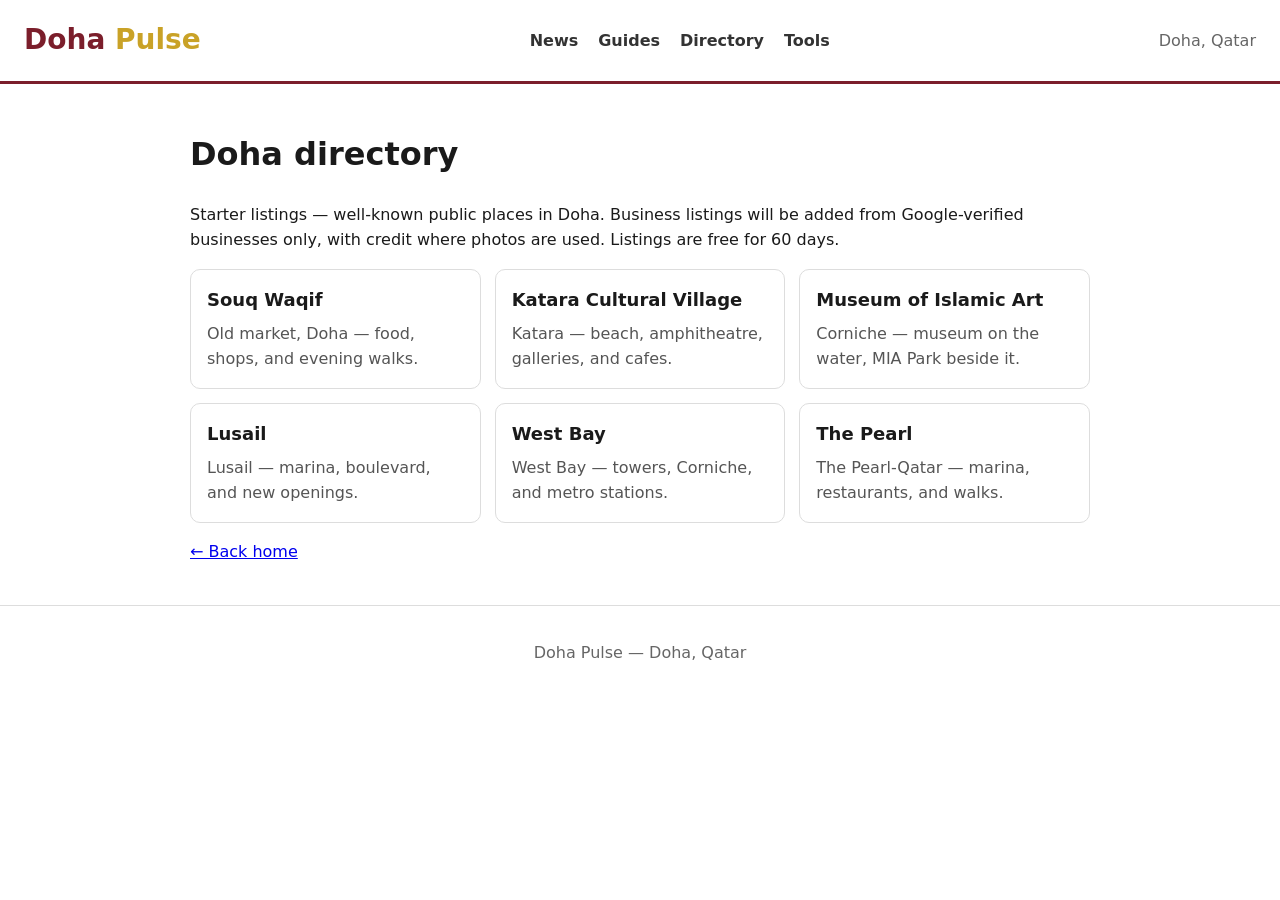
==== directory.html @ 34203d0a "Doha Pulse v1 — simple static site" ====
<!doctype html><html lang="en"><head><meta charset="utf-8"><meta name="viewport" content="width=device-width,initial-scale=1">
<title>Doha Directory — Doha Pulse</title><meta name="description" content="Doha directory: places, areas, and businesses in Doha, Qatar.">
<link rel="stylesheet" href="/style.css"></head><body>
<header><a class="brand" href="/">Doha <span>Pulse</span></a><nav><a href="/news.html">News</a><a href="/guides.html">Guides</a><a href="/directory.html">Directory</a><a href="/tools.html">Tools</a></nav><p class="based">Doha, Qatar</p></header>
<main><h1>Doha directory</h1>
<p>Starter listings — well-known public places in Doha. Business listings will be added from Google-verified businesses only, with credit where photos are used. Listings are free for 60 days.</p>
<div class="cards">
<div class="card"><b>Souq Waqif</b><span>Old market, Doha — food, shops, and evening walks.</span></div>
<div class="card"><b>Katara Cultural Village</b><span>Katara — beach, amphitheatre, galleries, and cafes.</span></div>
<div class="card"><b>Museum of Islamic Art</b><span>Corniche — museum on the water, MIA Park beside it.</span></div>
<div class="card"><b>Lusail</b><span>Lusail — marina, boulevard, and new openings.</span></div>
<div class="card"><b>West Bay</b><span>West Bay — towers, Corniche, and metro stations.</span></div>
<div class="card"><b>The Pearl</b><span>The Pearl-Qatar — marina, restaurants, and walks.</span></div>
</div>
<p><a href="/">← Back home</a></p></main>
<footer><p>Doha Pulse — Doha, Qatar</p></footer></body></html>
---- style.css ----
body{font-family:system-ui,-apple-system,Segoe UI,Roboto,Arial,sans-serif;margin:0;color:#1a1a1a;background:#fff;line-height:1.6}
header{display:flex;flex-wrap:wrap;gap:16px;align-items:center;justify-content:space-between;padding:18px 24px;border-bottom:3px solid #7b1e2b}
.brand{font-size:28px;font-weight:800;color:#7b1e2b;text-decoration:none}.brand span{color:#c9a227}
nav a{margin:0 10px;color:#333;text-decoration:none;font-weight:600}nav a:hover{color:#7b1e2b}
.based{color:#666;margin:0}
main{max-width:900px;margin:0 auto;padding:24px}
.hero{background:#fdf6e3;border:1px solid #e8d9a0;border-radius:12px;padding:28px;margin-bottom:28px}
.hero h1{margin:0 0 8px;font-size:36px;line-height:1.2}
.btn{display:inline-block;background:#7b1e2b;color:#fff;padding:10px 16px;border-radius:8px;text-decoration:none;font-weight:700;margin-right:8px}
.btn.ghost{background:#fff;color:#7b1e2b;border:2px solid #7b1e2b}
h2{margin-top:32px}
.cards{display:grid;grid-template-columns:repeat(auto-fit,minmax(220px,1fr));gap:14px}
.card{border:1px solid #ddd;border-radius:10px;padding:16px;text-decoration:none;color:#1a1a1a;display:block}
.card:hover{border-color:#7b1e2b}.card b{display:block;font-size:18px;margin-bottom:6px}.card span{color:#555}
.note{background:#f6f6f6;border-radius:10px;padding:18px;margin-top:28px}
footer{border-top:1px solid #ddd;padding:18px 24px;color:#666;text-align:center}
footer a{color:#7b1e2b}
input,select{padding:10px;font-size:16px;margin:6px 4px 6px 0;border:1px solid #ccc;border-radius:6px}
label{font-weight:600}
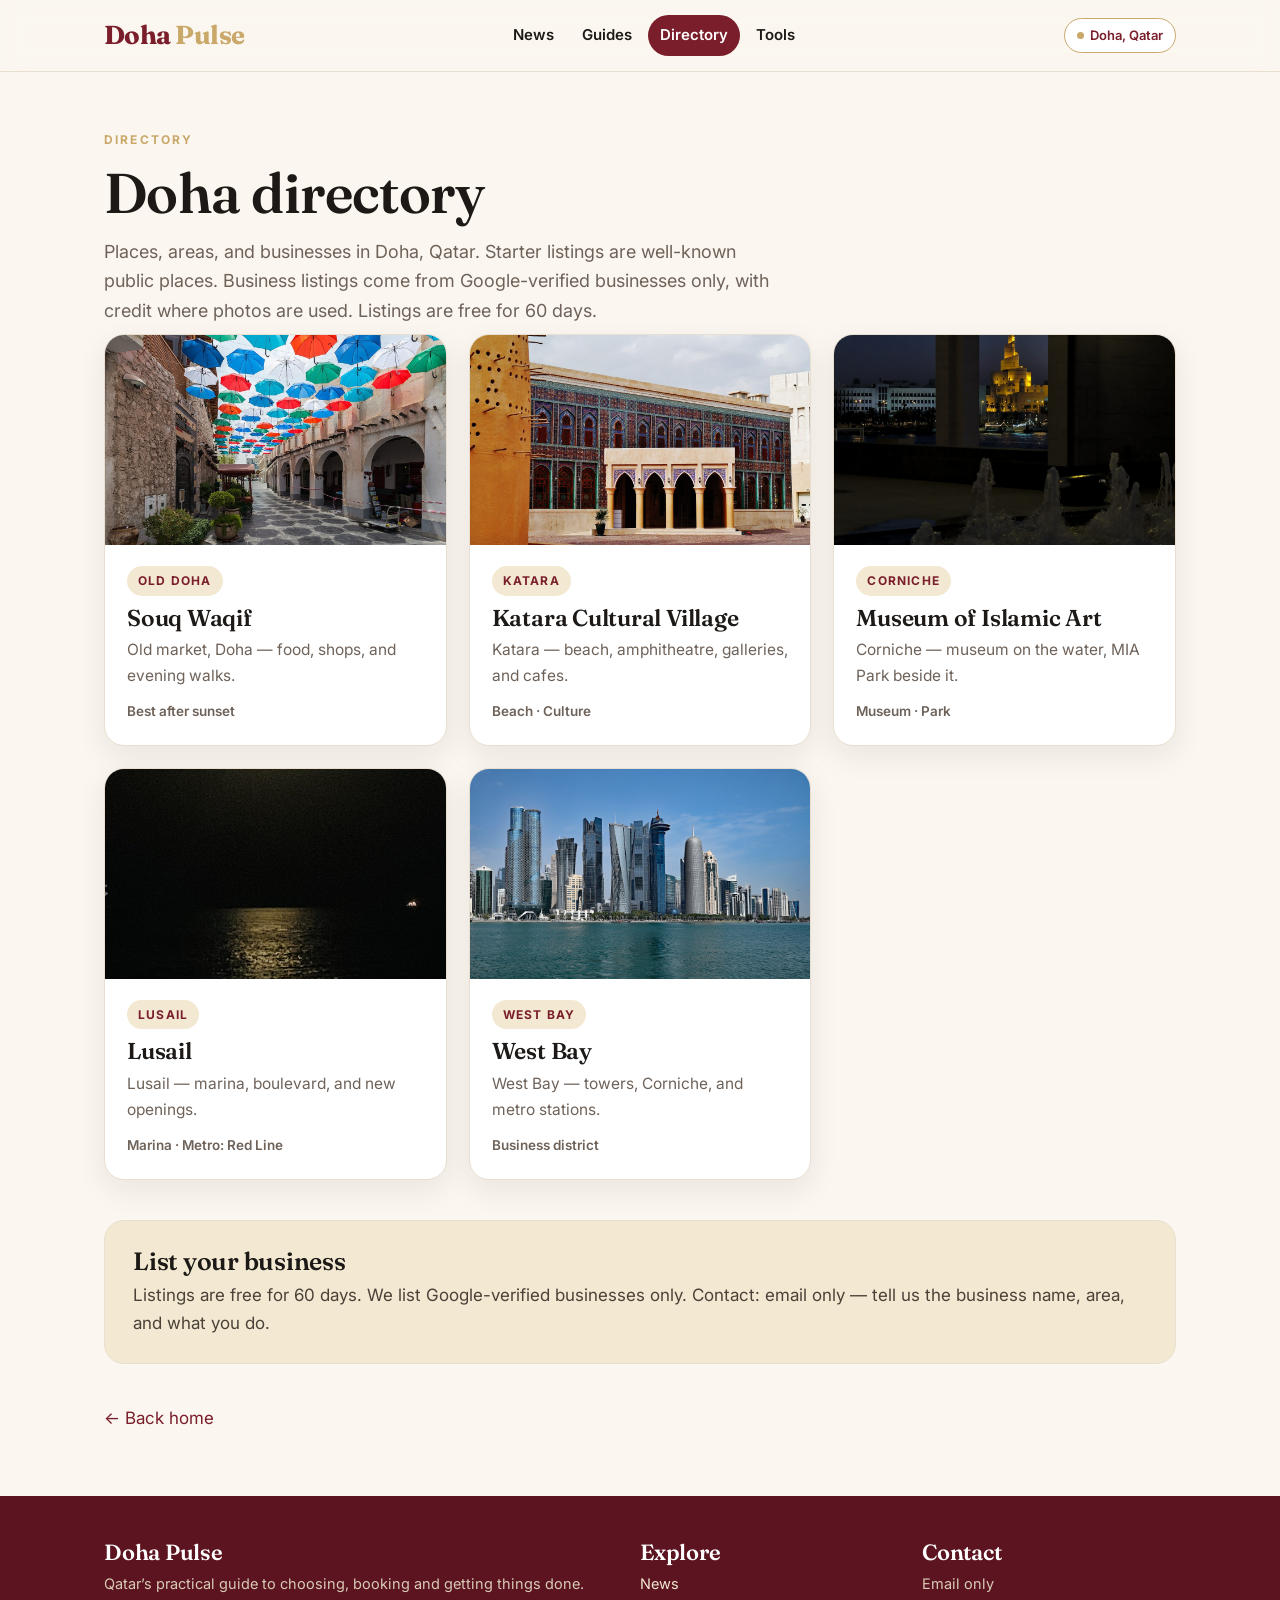
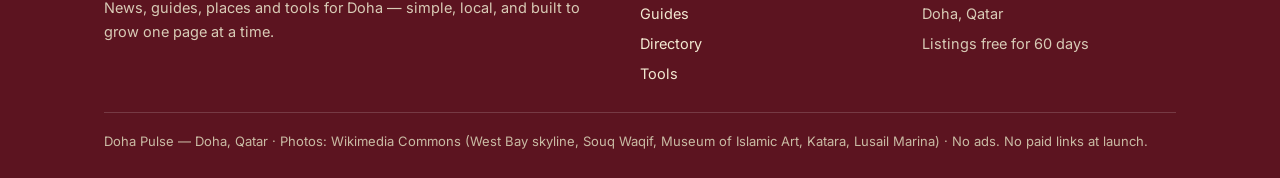
==== commit a0a2007f: "Doha Pulse v2 — Framer-style editorial rebuild with real Doha photos" ====
--- a/directory.html
+++ b/directory.html
@@ -1,16 +1,42 @@
-<!doctype html><html lang="en"><head><meta charset="utf-8"><meta name="viewport" content="width=device-width,initial-scale=1">
-<title>Doha Directory — Doha Pulse</title><meta name="description" content="Doha directory: places, areas, and businesses in Doha, Qatar.">
-<link rel="stylesheet" href="/style.css"></head><body>
-<header><a class="brand" href="/">Doha <span>Pulse</span></a><nav><a href="/news.html">News</a><a href="/guides.html">Guides</a><a href="/directory.html">Directory</a><a href="/tools.html">Tools</a></nav><p class="based">Doha, Qatar</p></header>
-<main><h1>Doha directory</h1>
-<p>Starter listings — well-known public places in Doha. Business listings will be added from Google-verified businesses only, with credit where photos are used. Listings are free for 60 days.</p>
-<div class="cards">
-<div class="card"><b>Souq Waqif</b><span>Old market, Doha — food, shops, and evening walks.</span></div>
-<div class="card"><b>Katara Cultural Village</b><span>Katara — beach, amphitheatre, galleries, and cafes.</span></div>
-<div class="card"><b>Museum of Islamic Art</b><span>Corniche — museum on the water, MIA Park beside it.</span></div>
-<div class="card"><b>Lusail</b><span>Lusail — marina, boulevard, and new openings.</span></div>
-<div class="card"><b>West Bay</b><span>West Bay — towers, Corniche, and metro stations.</span></div>
-<div class="card"><b>The Pearl</b><span>The Pearl-Qatar — marina, restaurants, and walks.</span></div>
+<!doctype html>
+<html lang="en"><head>
+<meta charset="utf-8"><meta name="viewport" content="width=device-width,initial-scale=1">
+<title>Doha Directory — Doha Pulse</title>
+<meta name="description" content="Doha directory: places, areas, and businesses in Doha, Qatar.">
+<link rel="icon" href="data:image/svg+xml,%3Csvg xmlns='http://www.w3.org/2000/svg' viewBox='0 0 64 64'%3E%3Crect width='64' height='64' rx='14' fill='%237A1E2B'/%3E%3Ctext x='32' y='44' font-family='Georgia' font-size='36' font-weight='bold' fill='%23C9A86A' text-anchor='middle'%3ED%3C/text%3E%3C/svg%3E">
+<link rel="stylesheet" href="/style.css">
+</head>
+<body>
+<header class="site"><div class="nav">
+<a class="brand" href="/">Doha <span>Pulse</span></a>
+<nav class="links"><a href="/news.html" class="">News</a><a href="/guides.html" class="">Guides</a><a href="/directory.html" class="active">Directory</a><a href="/tools.html" class="">Tools</a></nav>
+<span class="pill"><i></i>Doha, Qatar</span>
+</div></header>
+<main>
+
+<div class="wrap"><div class="page-hero">
+<span class="eyebrow">Directory</span>
+<h1>Doha directory</h1>
+<p>Places, areas, and businesses in Doha, Qatar. Starter listings are well-known public places. Business listings come from Google-verified businesses only, with credit where photos are used. Listings are free for 60 days.</p>
 </div>
-<p><a href="/">← Back home</a></p></main>
-<footer><p>Doha Pulse — Doha, Qatar</p></footer></body></html>
+<div class="grid">
+<article class="card"><img src="/images/souq-waqif.jpg" alt="Souq Waqif"><div class="body"><span class="tag">Old Doha</span><h3>Souq Waqif</h3><p>Old market, Doha &mdash; food, shops, and evening walks.</p><div class="meta">Best after sunset</div></div></article>
+<article class="card"><img src="/images/katara.jpg" alt="Katara Cultural Village"><div class="body"><span class="tag">Katara</span><h3>Katara Cultural Village</h3><p>Katara &mdash; beach, amphitheatre, galleries, and cafes.</p><div class="meta">Beach &middot; Culture</div></div></article>
+<article class="card"><img src="/images/mia.jpg" alt="Museum of Islamic Art"><div class="body"><span class="tag">Corniche</span><h3>Museum of Islamic Art</h3><p>Corniche &mdash; museum on the water, MIA Park beside it.</p><div class="meta">Museum &middot; Park</div></div></article>
+<article class="card"><img src="/images/lusail.jpg" alt="Lusail Marina"><div class="body"><span class="tag">Lusail</span><h3>Lusail</h3><p>Lusail &mdash; marina, boulevard, and new openings.</p><div class="meta">Marina &middot; Metro: Red Line</div></div></article>
+<article class="card"><img src="/images/hero-west-bay.jpg" alt="West Bay skyline"><div class="body"><span class="tag">West Bay</span><h3>West Bay</h3><p>West Bay &mdash; towers, Corniche, and metro stations.</p><div class="meta">Business district</div></div></article>
+</div>
+<div class="note"><h2>List your business</h2><p>Listings are free for 60 days. We list Google-verified businesses only. Contact: email only &mdash; tell us the business name, area, and what you do.</p></div>
+<p><a href="/">&larr; Back home</a></p>
+</div>
+
+</main>
+<footer class="site"><div class="wrap">
+<div class="cols">
+<div><h3>Doha Pulse</h3><p>Qatar&rsquo;s practical guide to choosing, booking and getting things done. News, guides, places and tools for Doha &mdash; simple, local, and built to grow one page at a time.</p></div>
+<div><h3>Explore</h3><ul><li><a href="/news.html">News</a></li><li><a href="/guides.html">Guides</a></li><li><a href="/directory.html">Directory</a></li><li><a href="/tools.html">Tools</a></li></ul></div>
+<div><h3>Contact</h3><ul><li>Email only</li><li>Doha, Qatar</li><li>Listings free for 60 days</li></ul></div>
+</div>
+<div class="fine">Doha Pulse &mdash; Doha, Qatar &middot; Photos: Wikimedia Commons (West Bay skyline, Souq Waqif, Museum of Islamic Art, Katara, Lusail Marina) &middot; No ads. No paid links at launch.</div>
+</div></footer>
+</body></html>
--- a/style.css
+++ b/style.css
@@ -1,19 +1,104 @@
-body{font-family:system-ui,-apple-system,Segoe UI,Roboto,Arial,sans-serif;margin:0;color:#1a1a1a;background:#fff;line-height:1.6}
-header{display:flex;flex-wrap:wrap;gap:16px;align-items:center;justify-content:space-between;padding:18px 24px;border-bottom:3px solid #7b1e2b}
-.brand{font-size:28px;font-weight:800;color:#7b1e2b;text-decoration:none}.brand span{color:#c9a227}
-nav a{margin:0 10px;color:#333;text-decoration:none;font-weight:600}nav a:hover{color:#7b1e2b}
-.based{color:#666;margin:0}
-main{max-width:900px;margin:0 auto;padding:24px}
-.hero{background:#fdf6e3;border:1px solid #e8d9a0;border-radius:12px;padding:28px;margin-bottom:28px}
-.hero h1{margin:0 0 8px;font-size:36px;line-height:1.2}
-.btn{display:inline-block;background:#7b1e2b;color:#fff;padding:10px 16px;border-radius:8px;text-decoration:none;font-weight:700;margin-right:8px}
-.btn.ghost{background:#fff;color:#7b1e2b;border:2px solid #7b1e2b}
-h2{margin-top:32px}
-.cards{display:grid;grid-template-columns:repeat(auto-fit,minmax(220px,1fr));gap:14px}
-.card{border:1px solid #ddd;border-radius:10px;padding:16px;text-decoration:none;color:#1a1a1a;display:block}
-.card:hover{border-color:#7b1e2b}.card b{display:block;font-size:18px;margin-bottom:6px}.card span{color:#555}
-.note{background:#f6f6f6;border-radius:10px;padding:18px;margin-top:28px}
-footer{border-top:1px solid #ddd;padding:18px 24px;color:#666;text-align:center}
-footer a{color:#7b1e2b}
-input,select{padding:10px;font-size:16px;margin:6px 4px 6px 0;border:1px solid #ccc;border-radius:6px}
-label{font-weight:600}
+@import url('https://fonts.googleapis.com/css2?family=Fraunces:opsz,wght@9..144,500;9..144,600;9..144,700&family=Inter:wght@400;500;600;700&display=swap');
+:root{--maroon:#7A1E2B;--maroon-dark:#5C1420;--gold:#C9A86A;--gold-soft:#F3E9D2;--paper:#FBF7F0;--ink:#1C1917;--muted:#6E6259;--line:#E9DFD0;--card:#fff;--shadow:0 10px 30px rgba(28,25,23,.08)}
+*{box-sizing:border-box;margin:0;padding:0}
+html{scroll-behavior:smooth}
+body{font-family:'Inter',system-ui,-apple-system,Segoe UI,Roboto,Arial,sans-serif;background:var(--paper);color:var(--ink);line-height:1.65;font-size:17px}
+img{display:block;max-width:100%}
+a{color:var(--maroon);text-decoration:none}
+a:hover{text-decoration:underline}
+h1,h2,h3,.serif{font-family:'Fraunces',Georgia,serif;font-weight:600;line-height:1.12;letter-spacing:-.01em}
+.wrap{max-width:1120px;margin:0 auto;padding:0 24px}
+/* header */
+header.site{position:sticky;top:0;z-index:50;background:rgba(251,247,240,.88);backdrop-filter:blur(12px);border-bottom:1px solid var(--line)}
+.nav{display:flex;align-items:center;justify-content:space-between;gap:16px;max-width:1120px;margin:0 auto;padding:14px 24px;flex-wrap:wrap}
+.brand{font-family:'Fraunces',Georgia,serif;font-size:26px;font-weight:700;color:var(--maroon);letter-spacing:-.02em}
+.brand span{color:var(--gold)}
+.brand:hover{text-decoration:none}
+nav.links{display:flex;gap:4px;flex-wrap:wrap}
+nav.links a{color:var(--ink);font-weight:600;font-size:15px;padding:8px 12px;border-radius:999px}
+nav.links a:hover{background:#F1E8D8;text-decoration:none;color:var(--maroon)}
+nav.links a.active{background:var(--maroon);color:#fff}
+.pill{display:inline-flex;align-items:center;gap:6px;font-size:13px;font-weight:600;color:var(--maroon);border:1px solid var(--gold);background:#fff;border-radius:999px;padding:6px 12px}
+.pill i{width:7px;height:7px;border-radius:50%;background:var(--gold);display:inline-block}
+/* hero */
+.hero{position:relative;border-radius:0 0 28px 28px;overflow:hidden;margin:0 auto;max-width:1240px}
+.hero img{width:100%;height:560px;object-fit:cover;object-position:center 38%}
+.hero .shade{position:absolute;inset:0;background:linear-gradient(180deg,rgba(20,8,10,.18) 0%,rgba(20,8,10,.08) 40%,rgba(60,12,20,.78) 100%)}
+.hero .copy{position:absolute;left:0;right:0;bottom:0;padding:48px 40px 40px;color:#fff}
+.eyebrow{font-size:12px;font-weight:700;letter-spacing:.18em;text-transform:uppercase;color:var(--gold)}
+.hero h1{font-size:clamp(42px,7vw,72px);color:#fff;max-width:720px;margin:10px 0 12px}
+.hero p.lede{font-size:19px;max-width:620px;color:#F5EFE4}
+.cta-row{display:flex;gap:12px;margin-top:22px;flex-wrap:wrap}
+.btn{display:inline-block;background:var(--maroon);color:#fff;font-weight:700;padding:13px 22px;border-radius:999px;border:2px solid var(--maroon)}
+.btn:hover{background:var(--maroon-dark);text-decoration:none}
+.btn.ghost{background:rgba(255,255,255,.12);color:#fff;border-color:rgba(255,255,255,.65);backdrop-filter:blur(4px)}
+.btn.ghost:hover{background:rgba(255,255,255,.22)}
+.facts{display:flex;gap:10px;flex-wrap:wrap;margin-top:26px}
+.facts span{background:rgba(255,255,255,.14);border:1px solid rgba(255,255,255,.28);backdrop-filter:blur(4px);color:#fff;font-size:13.5px;font-weight:600;padding:8px 14px;border-radius:999px}
+/* sections */
+section{padding:56px 0 8px}
+.sec-head{display:flex;align-items:flex-end;justify-content:space-between;gap:20px;margin-bottom:22px;flex-wrap:wrap}
+.sec-head h2{font-size:clamp(28px,4vw,40px);margin-top:8px}
+.sec-head p{color:var(--muted);max-width:560px}
+.more{font-weight:700;white-space:nowrap}
+/* cards */
+.grid{display:grid;grid-template-columns:repeat(auto-fit,minmax(280px,1fr));gap:22px}
+.card{background:var(--card);border:1px solid var(--line);border-radius:20px;overflow:hidden;box-shadow:var(--shadow);transition:transform .2s ease,box-shadow .2s ease}
+.card:hover{transform:translateY(-4px);box-shadow:0 18px 40px rgba(28,25,23,.13)}
+.card img{width:100%;height:210px;object-fit:cover}
+.card .body{padding:20px 22px 22px}
+.tag{display:inline-block;font-size:12px;font-weight:700;letter-spacing:.1em;text-transform:uppercase;color:var(--maroon);background:var(--gold-soft);border-radius:999px;padding:5px 11px;margin-bottom:10px}
+.card h3{font-size:23px;margin-bottom:6px}
+.card h3 a{color:var(--ink)}
+.card h3 a:hover{color:var(--maroon)}
+.card p{color:var(--muted);font-size:15.5px}
+.card .meta{margin-top:12px;font-size:13.5px;font-weight:600;color:var(--muted)}
+/* page hero (inner pages) */
+.page-hero{padding:52px 0 8px}
+.page-hero h1{font-size:clamp(36px,6vw,56px);margin:10px 0 12px}
+.page-hero p{color:var(--muted);font-size:18px;max-width:680px}
+/* prose blocks */
+.prose{background:#fff;border:1px solid var(--line);border-radius:20px;padding:28px 30px;box-shadow:var(--shadow);margin-bottom:22px}
+.prose h2{font-size:28px;margin-bottom:8px}
+.prose h3{font-size:21px;margin:18px 0 6px}
+.prose p{color:#3A332E;margin-bottom:10px}
+.prose ul{margin:6px 0 10px 20px;color:#3A332E}
+.prose figure{margin:0 0 18px}
+.prose figure img{width:100%;height:320px;object-fit:cover;border-radius:14px}
+.prose figcaption{font-size:13px;color:var(--muted);margin-top:8px}
+/* news rows */
+.newsrow{display:flex;gap:20px;background:#fff;border:1px solid var(--line);border-radius:18px;padding:22px 24px;margin-bottom:14px;box-shadow:var(--shadow);align-items:flex-start;flex-wrap:wrap}
+.newsrow .date{font-size:13px;font-weight:700;color:var(--maroon);white-space:nowrap;padding-top:4px}
+.newsrow h3{font-size:23px}
+.newsrow p{color:var(--muted);font-size:15.5px;margin-top:4px}
+/* tools */
+.tool-grid{display:grid;grid-template-columns:repeat(auto-fit,minmax(300px,1fr));gap:22px}
+.tool{background:#fff;border:1px solid var(--line);border-radius:20px;padding:26px;box-shadow:var(--shadow)}
+.tool h2{font-size:25px;margin-bottom:6px}
+.tool p{color:var(--muted);font-size:15.5px;margin-bottom:14px}
+.tool label{font-weight:600;font-size:14.5px;display:block;margin-bottom:4px}
+.tool input,.tool select{width:100%;padding:12px 14px;font-size:16px;border:1px solid #D8CDB8;border-radius:12px;margin-bottom:12px;font-family:inherit;background:#FFFDF8}
+.tool .out{font-family:'Fraunces',Georgia,serif;font-size:30px;color:var(--maroon);margin-top:6px}
+.times{list-style:none}
+.times li{display:flex;justify-content:space-between;padding:11px 2px;border-bottom:1px solid var(--line);font-size:16px}
+.times li:last-child{border-bottom:0}
+.times b{font-family:'Fraunces',Georgia,serif;font-size:18px}
+/* note + footer */
+.note{background:var(--gold-soft);border:1px solid var(--line);border-radius:20px;padding:26px 28px;margin:40px 0}
+.note h2{font-size:25px;margin-bottom:6px}
+.note p{color:#4A4238}
+footer.site{background:var(--maroon-dark);color:#EFE6D6;margin-top:64px}
+footer.site .cols{display:grid;grid-template-columns:2fr 1fr 1fr;gap:28px;padding:44px 0 20px}
+footer.site h3{color:#fff;font-size:22px;margin-bottom:8px}
+footer.site p,footer.site li{font-size:14.5px;color:#D8CBB6}
+footer.site ul{list-style:none}
+footer.site li{margin-bottom:6px}
+footer.site a{color:#F3E9D2}
+footer.site .fine{border-top:1px solid rgba(255,255,255,.16);padding:18px 0 26px;font-size:13px;color:#C9BBA4}
+@media(max-width:720px){
+  .hero img{height:460px}
+  .hero .copy{padding:28px 22px}
+  footer.site .cols{grid-template-columns:1fr}
+  section{padding:40px 0 4px}
+  .prose{padding:22px}
+}
